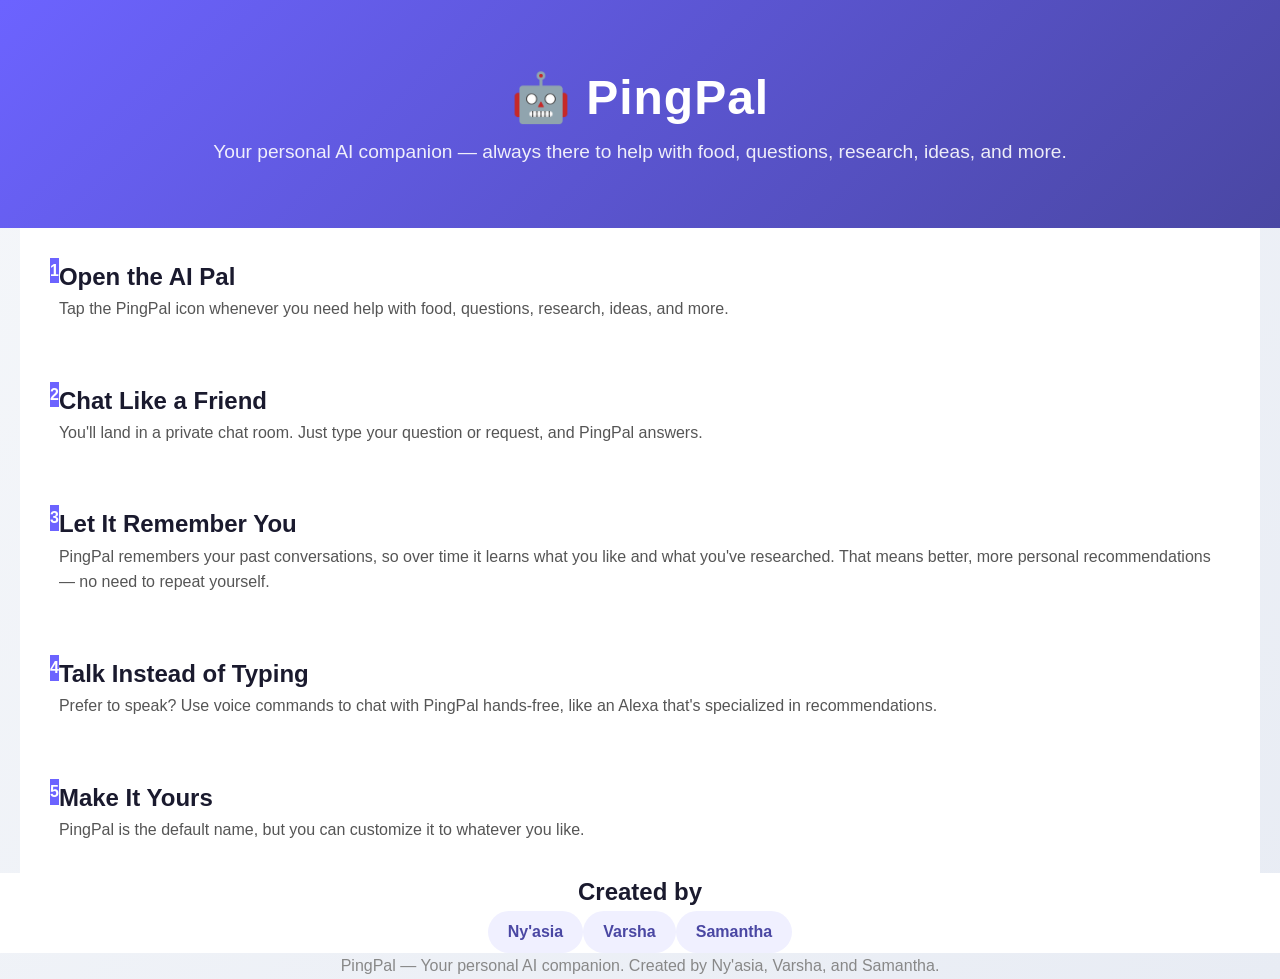
==== index.html @ 7c4d02ed "created a baseline" ====
<!DOCTYPE html>
<html lang="en">
<head>
    <meta charset="UTF-8">
    <meta name="viewport" content="width=device-width, initial-scale=1.0">
    <title>PingPal — Your Personal AI Companion</title>
    <style>
        * {
            margin: 0;
            padding: 0;
            box-sizing: border-box;
        }

        body {
            font-family: 'Segoe UI', Tahoma, Geneva, Verdana, sans-serif;
            color: #1a1a2e;
            background: linear-gradient(135deg, #f5f7fa 0%, #e8ecf4 100%);
            line-height: 1.6;
        }

        /* Header */
        .header {
            background: linear-gradient(135deg, #6c63ff 0%, #4a47a3 100%);
            color: white;
            text-align: center;
            padding: 60px 20px;
        }

        .header h1 {
            font-size: 3rem;
            margin-bottom:  ️10px;
            letter-spacing: 1px;
        }

        .header p {
            font-size: 1.2rem;
            opacity: 0.9;
            max-width:  ️600px;
            margin:  ️0 auto;
        }

        /* Container */
        .container {
            max-width:  ️900px;
            margin:  ️40px auto;
            padding: 0 20px;
        }

        /* Step cards */
        .step {
            background: white;
            border-radius:  ️16px;
            padding: 30px;
            margin-bottom:  ️24px;
            box-shadow:  ️0 4px 20px rgba(0, 0, 0, 0.08);
            display: flex;
            gap:  ️20px;
            align-items: flex-start;
            transition: transform 0.2s ease, box-shadow 0.2s ease;
        }

        .step:hover {
            transform: translateY(-4px);
            box-shadow: 0 8px 30px rgba(0, 0, 0, 0.12);
        }

        .step-number {
            background: #6c63ff;
            color: white;
            width:  ️48px;
            height:  ️48px;
            border-radius:  ️50%;
            display: flex;
            align-items: center;
            justify-content: center;
            font-size:  ️1.4rem;
            font-weight: bold;
            flex-shrink: 0;
        }

        .step-content h2 {
            font-size:  ️1.4rem;
            color: #1a1a2e;
            margin-bottom:  ️8px;
        }

        .step-content p {
            color: #555;
        }

        /* Creators */
        .creators {
            background: white;
            border-radius:  ️16px;
            padding:  ️30px;
            margin:  ️40px auto;
            max-width:  ️900px;
            text-align: center;
            box-shadow:  ️0 4px 20px rgba(0, 0, 0, 0.08);
        }

        .creators h2 {
            color: #1a1a2e;
            margin-bottom:  ️15px;
        }

        .creators .names {
            display: flex;
            justify-content: center;
            flex-wrap: wrap;
            gap:  ️15px;
        }

        .creators .name {
            background: #f0f0ff;
            color: #4a47a3;
            padding: 8px 20px;
            border-radius: 50px;
            font-weight: 600;
        }

        /* Footer */
        .footer {
            text-align: center;
            padding:  ️40px 20px;
            color: #888;
            font-size:  ️0.9rem;
        }

        /* Responsive */
        @media (max-width: 600px) {
            .header h1 {
                font-size:  ️2.2rem;
            }

            .step {
                flex-direction: column;
                align-items: center;
                text-align: center;
            }
        }
    </style>
</head>
<body>

    <!-- Header -->
    <header class="header">
        <h1>🤖 PingPal</h1>
        <p>Your personal AI companion — always there to help with food, questions, research, ideas, and more.</p>
    </header>

    <!-- Steps -->
    <div class="container">

        <!-- Step 1 -->
        <div class="step">
            <div class="step-number">1</div>
            <div class="step-content">
                <h2>Open the AI Pal</h2>
                <p>Tap the PingPal icon whenever you need help with food, questions, research, ideas, and more.</p>
            </div>
        </div>

        <!-- Step 2 -->
        <div class="step">
            <div class="step-number">2</div>
            <div class="step-content">
                <h2>Chat Like a Friend</h2>
                <p>You'll land in a private chat room. Just type your question or request, and PingPal answers.</p>
            </div>
        </div>

        <!-- Step 3 -->
        <div class="step">
            <div class="step-number">3</div>
            <div class="step-content">
                <h2>Let It Remember You</h2>
                <p>PingPal remembers your past conversations, so over time it learns what you like and what you've researched. That means better, more personal recommendations — no need to repeat yourself.</p>
            </div>
        </div>

        <!-- Step 4 -->
        <div class="step">
            <div class="step-number">4</div>
            <div class="step-content">
                <h2>Talk Instead of Typing</h2>
                <p>Prefer to speak? Use voice commands to chat with PingPal hands-free, like an Alexa that's specialized in recommendations.</p>
            </div>
        </div>

        <!-- Step 5 -->
        <div class="step">
            <div class="step-number">5</div>
            <div class="step-content">
                <h2>Make It Yours</h2>
                <p>PingPal is the default name, but you can customize it to whatever you like.</p>
            </div>
        </div>

    </div>

    <!-- Creators -->
    <div class="creators">
        <h2>Created by</h2>
        <div class="names">
            <span class="name">Ny'asia</span>
            <span class="name">Varsha</span>
            <span class="name">Samantha</span>
        </div>
    </div>

    <!-- Footer -->
    <footer class="footer">
        <p>PingPal — Your personal AI companion. Created by Ny'asia, Varsha, and Samantha.</p>
    </footer>

</body>
</html>
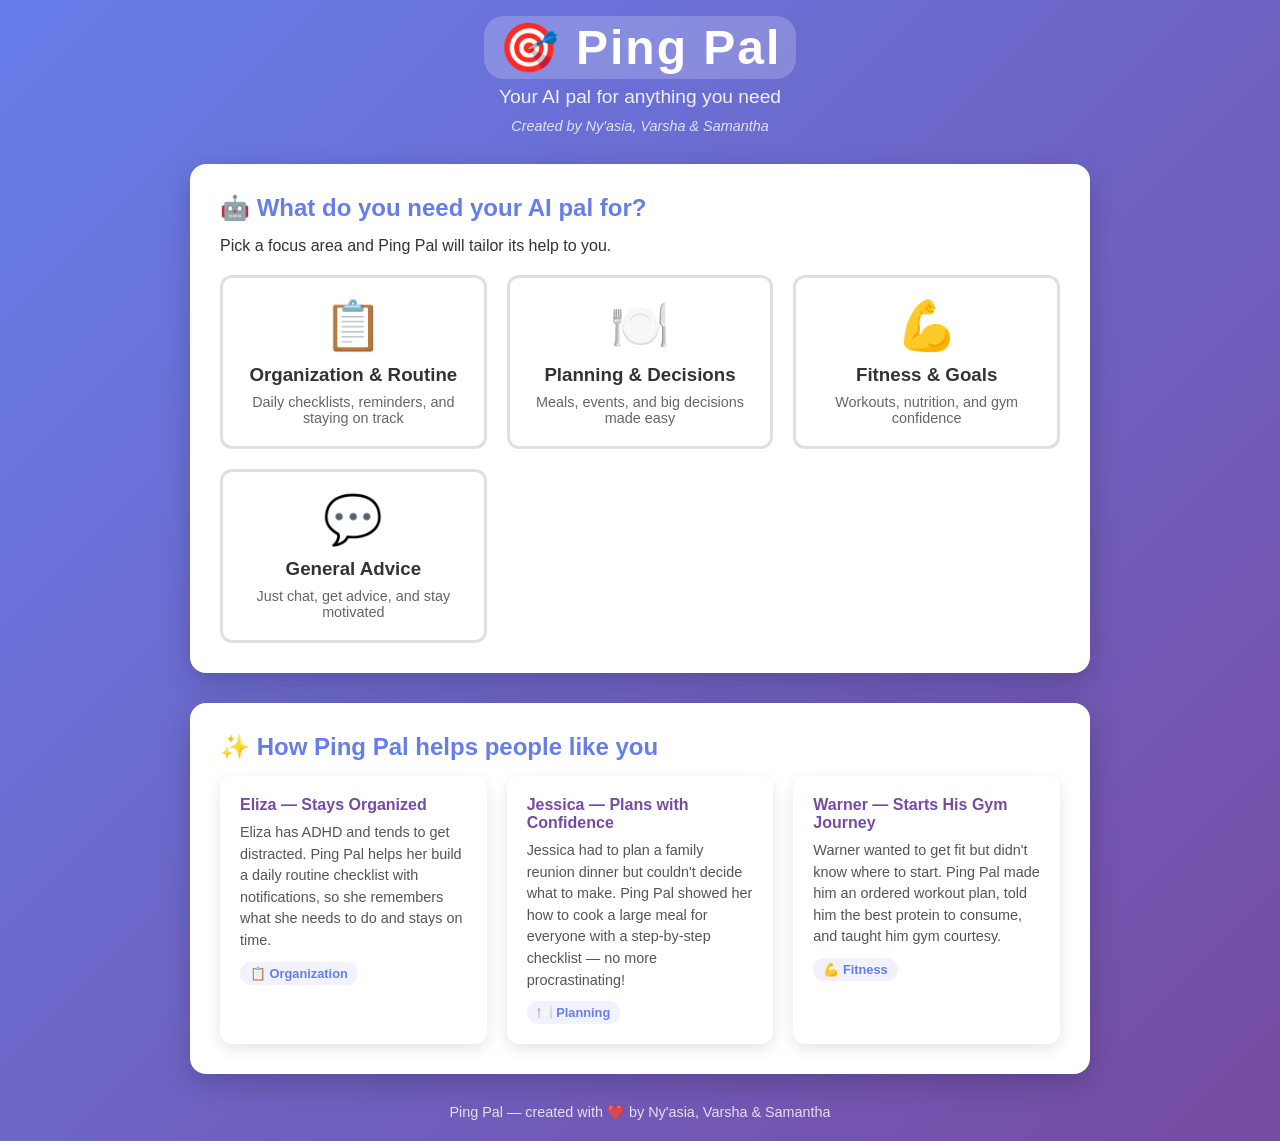
==== commit 0e97f9e2: "Revise title and enhance webpage layout and styles Updated the title and styling of the webpage, imp" ====
--- a/index.html
+++ b/index.html
@@ -3,7 +3,7 @@
 <head>
     <meta charset="UTF-8">
     <meta name="viewport" content="width=device-width, initial-scale=1.0">
-    <title>PingPal — Your Personal AI Companion</title>
+    <title>Ping Pal — Your AI Pal for Everything</title>
     <style>
         * {
             margin: 0;
@@ -13,206 +13,412 @@
 
         body {
             font-family: 'Segoe UI', Tahoma, Geneva, Verdana, sans-serif;
-            color: #1a1a2e;
-            background: linear-gradient(135deg, #f5f7fa 0%, #e8ecf4 100%);
-            line-height: 1.6;
-        }
-
-        /* Header */
-        .header {
-            background: linear-gradient(135deg, #6c63ff 0%, #4a47a3 100%);
+            background: linear-gradient(135deg, #667eea 0%, #764ba2 100%);
+            min-height: 100vh;
+            padding: 20px;
+            color: #333;
+        }
+
+        .container {
+            max-width: 900px;
+            margin: 0 auto;
+        }
+
+        header {
+            text-align: center;
             color: white;
-            text-align: center;
-            padding: 60px 20px;
-        }
-
-        .header h1 {
+            margin-bottom: 30px;
+        }
+
+        header h1 {
             font-size: 3rem;
-            margin-bottom:  ️10px;
-            letter-spacing: 1px;
-        }
-
-        .header p {
+            margin-bottom: 10px;
+            letter-spacing: 2px;
+        }
+
+        header h1 span {
+            background: rgba(255, 255, 255, 0.2);
+            padding: 5px 15px;
+            border-radius: 20px;
+        }
+
+        header p {
             font-size: 1.2rem;
             opacity: 0.9;
-            max-width:  ️600px;
-            margin:  ️0 auto;
-        }
-
-        /* Container */
-        .container {
-            max-width:  ️900px;
-            margin:  ️40px auto;
-            padding: 0 20px;
-        }
-
-        /* Step cards */
-        .step {
+        }
+
+        .creators {
+            margin-top: 10px;
+            font-size: 0.9rem;
+            opacity: 0.8;
+            font-style: italic;
+        }
+
+        .card {
             background: white;
-            border-radius:  ️16px;
+            border-radius: 16px;
             padding: 30px;
-            margin-bottom:  ️24px;
-            box-shadow:  ️0 4px 20px rgba(0, 0, 0, 0.08);
+            box-shadow: 0 10px 30px rgba(0, 0, 0, 0.2);
+            margin-bottom: 30px;
+        }
+
+        .card h2 {
+            color: #667eea;
+            margin-bottom: 15px;
+        }
+
+        /* Choose your AI pal section */
+        .options {
+            display: grid;
+            grid-template-columns: repeat(auto-fit, minmax(250px, 1fr));
+            gap: 20px;
+            margin-top: 20px;
+        }
+
+        .option {
+            border: 3px solid #e0e0e0;
+            border-radius: 12px;
+            padding: 20px;
+            cursor: pointer;
+            transition: all 0.3s ease;
+            text-align: center;
+        }
+
+        .option:hover {
+            transform: translateY(-5px);
+            box-shadow: 0 8px 20px rgba(0, 0, 0, 0.15);
+        }
+
+        .option.selected {
+            border-color: #667eea;
+            background: #f0f3ff;
+        }
+
+        .option .icon {
+            font-size: 3rem;
+            margin-bottom: 10px;
+        }
+
+        .option h3 {
+            margin-bottom: 8px;
+            color: #333;
+        }
+
+        .option p {
+            font-size: 0.9rem;
+            color: #666;
+        }
+
+        /* Chat area */
+        #chatArea {
+            display: none;
+        }
+
+        .chat-box {
+            border: 1px solid #ddd;
+            border-radius: 12px;
+            height: 350px;
+            overflow-y: auto;
+            padding: 15px;
+            background: #f9f9f9;
+            margin-bottom: 15px;
+        }
+
+        .message {
+            margin-bottom: 12px;
+            padding: 10px 15px;
+            border-radius: 15px;
+            max-width: 75%;
+            line-height: 1.4;
+        }
+
+        .user-msg {
+            background: #667eea;
+            color: white;
+            margin-left: auto;
+            border-bottom-right-radius: 4px;
+        }
+
+        .bot-msg {
+            background: white;
+            border: 1px solid #ddd;
+            border-bottom-left-radius: 4px;
+        }
+
+        .input-row {
             display: flex;
-            gap:  ️20px;
-            align-items: flex-start;
-            transition: transform 0.2s ease, box-shadow 0.2s ease;
-        }
-
-        .step:hover {
-            transform: translateY(-4px);
-            box-shadow: 0 8px 30px rgba(0, 0, 0, 0.12);
-        }
-
-        .step-number {
-            background: #6c63ff;
+            gap: 10px;
+        }
+
+        .input-row input {
+            flex: 1;
+            padding: 12px;
+            border: 2px solid #ddd;
+            border-radius: 8px;
+            font-size: 1rem;
+        }
+
+        .input-row input:focus {
+            outline: none;
+            border-color: #667eea;
+        }
+
+        .btn {
+            padding: 12px 20px;
+            border: none;
+            border-radius: 8px;
+            cursor: pointer;
+            font-size: 1rem;
+            font-weight: bold;
+            transition: all 0.3s ease;
+        }
+
+        .btn-primary {
+            background: #667eea;
             color: white;
-            width:  ️48px;
-            height:  ️48px;
-            border-radius:  ️50%;
-            display: flex;
-            align-items: center;
-            justify-content: center;
-            font-size:  ️1.4rem;
+        }
+
+        .btn-primary:hover {
+            background: #5a6fd6;
+        }
+
+        .btn-secondary {
+            background: #eee;
+            color: #333;
+        }
+
+        .btn-secondary:hover {
+            background: #ddd;
+        }
+
+        /* Story cards */
+        .stories {
+            display: grid;
+            grid-template-columns: repeat(auto-fit, minmax(250px, 1fr));
+            gap: 20px;
+        }
+
+        .story {
+            background: white;
+            border-radius: 12px;
+            padding: 20px;
+            box-shadow: 0 5px 15px rgba(0, 0, 0, 0.1);
+        }
+
+        .story h4 {
+            color: #764ba2;
+            margin-bottom: 8px;
+        }
+
+        .story p {
+            font-size: 0.9rem;
+            color: #555;
+            line-height: 1.5;
+        }
+
+        .story .tag {
+            display: inline-block;
+            background: #f0f3ff;
+            color: #667eea;
+            padding: 4px 10px;
+            border-radius: 15px;
+            font-size: 0.8rem;
+            margin-top: 10px;
             font-weight: bold;
-            flex-shrink: 0;
-        }
-
-        .step-content h2 {
-            font-size:  ️1.4rem;
-            color: #1a1a2e;
-            margin-bottom:  ️8px;
-        }
-
-        .step-content p {
-            color: #555;
-        }
-
-        /* Creators */
-        .creators {
-            background: white;
-            border-radius:  ️16px;
-            padding:  ️30px;
-            margin:  ️40px auto;
-            max-width:  ️900px;
+        }
+
+        footer {
             text-align: center;
-            box-shadow:  ️0 4px 20px rgba(0, 0, 0, 0.08);
-        }
-
-        .creators h2 {
-            color: #1a1a2e;
-            margin-bottom:  ️15px;
-        }
-
-        .creators .names {
-            display: flex;
-            justify-content: center;
-            flex-wrap: wrap;
-            gap:  ️15px;
-        }
-
-        .creators .name {
-            background: #f0f0ff;
-            color: #4a47a3;
-            padding: 8px 20px;
-            border-radius: 50px;
-            font-weight: 600;
-        }
-
-        /* Footer */
-        .footer {
-            text-align: center;
-            padding:  ️40px 20px;
-            color: #888;
-            font-size:  ️0.9rem;
-        }
-
-        /* Responsive */
-        @media (max-width: 600px) {
-            .header h1 {
-                font-size:  ️2.2rem;
-            }
-
-            .step {
-                flex-direction: column;
-                align-items: center;
-                text-align: center;
-            }
+            color: white;
+            opacity: 0.8;
+            margin-top: 20px;
+            font-size: 0.9rem;
         }
     </style>
 </head>
 <body>
-
-    <!-- Header -->
-    <header class="header">
-        <h1>🤖 PingPal</h1>
-        <p>Your personal AI companion — always there to help with food, questions, research, ideas, and more.</p>
-    </header>
-
-    <!-- Steps -->
     <div class="container">
-
-        <!-- Step 1 -->
-        <div class="step">
-            <div class="step-number">1</div>
-            <div class="step-content">
-                <h2>Open the AI Pal</h2>
-                <p>Tap the PingPal icon whenever you need help with food, questions, research, ideas, and more.</p>
+        <header>
+            <h1><span>🎯 Ping Pal</span></h1>
+            <p>Your AI pal for anything you need</p>
+            <div class="creators">Created by Ny'asia, Varsha &amp; Samantha</div>
+        </header>
+
+        <div class="card" id="chooseCard">
+            <h2>🤖 What do you need your AI pal for?</h2>
+            <p>Pick a focus area and Ping Pal will tailor its help to you.</p>
+
+            <div class="options">
+                <div class="option" data-type="organization" onclick="selectOption(this)">
+                    <div class="icon">📋</div>
+                    <h3>Organization &amp; Routine</h3>
+                    <p>Daily checklists, reminders, and staying on track</p>
+                </div>
+
+                <div class="option" data-type="planning" onclick="selectOption(this)">
+                    <div class="icon">🍽️</div>
+                    <h3>Planning &amp; Decisions</h3>
+                    <p>Meals, events, and big decisions made easy</p>
+                </div>
+
+                <div class="option" data-type="fitness" onclick="selectOption(this)">
+                    <div class="icon">💪</div>
+                    <h3>Fitness &amp; Goals</h3>
+                    <p>Workouts, nutrition, and gym confidence</p>
+                </div>
+
+                <div class="option" data-type="general" onclick="selectOption(this)">
+                    <div class="icon">💬</div>
+                    <h3>General Advice</h3>
+                    <p>Just chat, get advice, and stay motivated</p>
+                </div>
             </div>
         </div>
 
-        <!-- Step 2 -->
-        <div class="step">
-            <div class="step-number">2</div>
-            <div class="step-content">
-                <h2>Chat Like a Friend</h2>
-                <p>You'll land in a private chat room. Just type your question or request, and PingPal answers.</p>
+        <div class="card" id="chatArea">
+            <h2 id="chatTitle">💬 Ping Pal Chat</h2>
+            <div class="chat-box" id="chatBox">
+                <div class="message bot-msg" id="welcomeMsg">Hey there! 👋 I'm your Ping Pal. How can I help you today?</div>
+            </div>
+            <div class="input-row">
+                <input type="text" id="userInput" placeholder="Type your message..." onkeydown="if(event.key==='Enter')sendMessage()">
+                <button class="btn btn-primary" onclick="sendMessage()">Send</button>
+                <button class="btn btn-secondary" onclick="resetChat()">↩️ Back</button>
             </div>
         </div>
 
-        <!-- Step 3 -->
-        <div class="step">
-            <div class="step-number">3</div>
-            <div class="step-content">
-                <h2>Let It Remember You</h2>
-                <p>PingPal remembers your past conversations, so over time it learns what you like and what you've researched. That means better, more personal recommendations — no need to repeat yourself.</p>
+        <div class="card">
+            <h2>✨ How Ping Pal helps people like you</h2>
+            <div class="stories">
+                <div class="story">
+                    <h4>Eliza — Stays Organized</h4>
+                    <p>Eliza has ADHD and tends to get distracted. Ping Pal helps her build a daily routine checklist with notifications, so she remembers what she needs to do and stays on time.</p>
+                    <span class="tag">📋 Organization</span>
+                </div>
+
+                <div class="story">
+                    <h4>Jessica — Plans with Confidence</h4>
+                    <p>Jessica had to plan a family reunion dinner but couldn't decide what to make. Ping Pal showed her how to cook a large meal for everyone with a step-by-step checklist — no more procrastinating!</p>
+                    <span class="tag">🍽️ Planning</span>
+                </div>
+
+                <div class="story">
+                    <h4>Warner — Starts His Gym Journey</h4>
+                    <p>Warner wanted to get fit but didn't know where to start. Ping Pal made him an ordered workout plan, told him the best protein to consume, and taught him gym courtesy.</p>
+                    <span class="tag">💪 Fitness</span>
+                </div>
             </div>
         </div>
 
-        <!-- Step 4 -->
-        <div class="step">
-            <div class="step-number">4</div>
-            <div class="step-content">
-                <h2>Talk Instead of Typing</h2>
-                <p>Prefer to speak? Use voice commands to chat with PingPal hands-free, like an Alexa that's specialized in recommendations.</p>
-            </div>
-        </div>
-
-        <!-- Step 5 -->
-        <div class="step">
-            <div class="step-number">5</div>
-            <div class="step-content">
-                <h2>Make It Yours</h2>
-                <p>PingPal is the default name, but you can customize it to whatever you like.</p>
-            </div>
-        </div>
-
+        <footer>Ping Pal — created with ❤️ by Ny'asia, Varsha &amp; Samantha</footer>
     </div>
 
-    <!-- Creators -->
-    <div class="creators">
-        <h2>Created by</h2>
-        <div class="names">
-            <span class="name">Ny'asia</span>
-            <span class="name">Varsha</span>
-            <span class="name">Samantha</span>
-        </div>
-    </div>
-
-    <!-- Footer -->
-    <footer class="footer">
-        <p>PingPal — Your personal AI companion. Created by Ny'asia, Varsha, and Samantha.</p>
-    </footer>
-
+    <script>
+        let currentType = 'general';
+
+        function selectOption(el) {
+            // Remove selected from all
+            document.querySelectorAll('.option').forEach(o => o.classList.remove('selected'));
+            el.classList.add('selected');
+
+            currentType = el.getAttribute('data-type');
+            const titles = {
+                'organization': '📋 Organization & Routine Pal',
+                'planning': '🍽️ Planning & Decisions Pal',
+                'fitness': '💪 Fitness & Goals Pal',
+                'general': '💬 General Advice Pal'
+            };
+
+            // Show chat area
+            document.getElementById('chatArea').style.display = 'block';
+            document.getElementById('chatTitle').textContent = titles[currentType];
+
+            // Welcome message based on selection
+            const welcomes = {
+                'organization': "Great choice! I'll help you build routines, set reminders, and stay on track. What would you like to organize today? 📋",
+                'planning': "Awesome! I'm here to help you plan and decide. What do you need to plan? A meal, an event, something else? 🍽️",
+                'fitness': "Let's get you started on your fitness journey! What's your goal today? 💪",
+                'general': "Hey there! I'm your Ping Pal. What's on your mind? 💬"
+            };
+
+            document.getElementById('chatBox').innerHTML = '<div class="message bot-msg">' + welcomes[currentType] + '</div>';
+
+            // Scroll to chat
+            document.getElementById('chatArea').scrollIntoView({ behavior: 'smooth' });
+        }
+
+        function sendMessage() {
+            const input = document.getElementById('userInput');
+            const msg = input.value.trim();
+            if (!msg) return;
+
+            const chatBox = document.getElementById('chatBox');
+
+            // Add user message
+            const userDiv = document.createElement('div');
+            userDiv.className = 'message user-msg';
+            userDiv.textContent = msg;
+            chatBox.appendChild(userDiv);
+
+            // Add bot reply (simple mock AI response)
+            const botDiv = document.createElement('div');
+            botDiv.className = 'message bot-msg';
+            botDiv.textContent = getBotReply(msg, currentType);
+            chatBox.appendChild(botDiv);
+
+            input.value = '';
+            chatBox.scrollTop = chatBox.scrollHeight;
+        }
+
+        function getBotReply(msg, type) {
+            const lower = msg.toLowerCase();
+
+            if (type === 'organization') {
+                if (lower.includes('routine') || lower.includes('schedule') || lower.includes('checklist')) {
+                    return "Here's a simple daily routine you can start with:\n\n🌅 Morning: Wake up, drink water, 10-min stretch\n📚 Work/Study: 25-min focus blocks (Pomodoro)\n🥗 Lunch: Healthy meal + short walk\n✅ Evening: Review your checklist, plan tomorrow\n\nWant me to add notifications or adjust the times?";
+                }
+                if (lower.includes('remind') || lower.includes('remember')) {
+                    return "I'll help you remember! Tell me the task and when you want to be reminded, and I'll add it to your checklist with a notification. ⏰";
+                }
+                return "I can help you stay organized! Try telling me what tasks you need to get done today, and I'll build you a checklist with reminders. 📋";
+            }
+
+            if (type === 'planning') {
+                if (lower.includes('meal') || lower.includes('dinner') || lower.includes('food') || lower.includes('cook')) {
+                    return "Planning a meal? Here's a simple 3-step approach:\n\n1️⃣ Pick a theme (e.g., Italian, BBQ)\n2️⃣ Choose a main dish + 2 sides\n3️⃣ Make a shopping list & prep schedule\n\nTell me how many people you're feeding and I'll suggest a full menu! 🍽️";
+                }
+                if (lower.includes('event') || lower.includes('party') || lower.includes('reunion')) {
+                    return "Let's plan your event step by step:\n\n📅 Set the date & guest list\n🍽️ Choose the menu\n🛒 Make a shopping list\n⏰ Create a prep timeline\n\nWhat's the event and how many guests?";
+                }
+                return "I'm your planning pal! Tell me what you need to plan — a meal, an event, a project — and I'll break it down into easy steps. ✅";
+            }
+
+            if (type === 'fitness') {
+                if (lower.includes('protein')) {
+                    return "Great question! Best protein sources:\n\n🥩 Chicken breast — 31g per 100g\n🐟 Salmon — 25g per 100g\n🥚 Eggs — 13g per 2 eggs\n🫘 Lentils — 18g per cup (plant-based)\n🥛 Greek yogurt — 17g per 170g\n\nAim for about 1.6–2.2g of protein per kg of body weight daily. Want a sample meal plan?";
+                }
+                if (lower.includes('workout') || lower.includes('gym') || lower.includes('start')) {
+                    return "Here's a beginner gym plan (3 days/week):\n\nDay 1: Full body — squats, push-ups, rows\nDay 2: Rest / light walk\nDay 3: Full body — lunges, bench press, pull-downs\nDay 4: Rest\nDay 5: Full body — deadlifts, shoulder press, planks\n\nStart light, focus on form! Want details on any exercise? 💪";
+                }
+                if (lower.includes('etiquette') || lower.includes('courtesy')) {
+                    return "Gym courtesy basics:\n\n✅ Wipe down equipment after use\n✅ Re-rack your weights\n✅ Don't hog machines during busy hours\n✅ Ask before working in\n✅ Wear headphones, not speakers\n\nYou've got this! Any other fitness questions?";
+                }
+                return "Let's get you on your fitness journey! Ask me about workouts, protein, or gym etiquette — I've got you. 💪";
+            }
+
+            // General
+            if (lower.includes('motivat') || lower.includes('tired') || lower.includes('stuck')) {
+                return "Hey, I hear you. Take a deep breath — you don't have to do everything at once. Pick ONE small step you can do in the next 10 minutes, and start there. I believe in you! 💛";
+            }
+            return "That's a great question! Here's my take: break it into small steps, start with the easiest one, and build from there. What's the first step you'd like to try? ✅";
+        }
+
+        function resetChat() {
+            document.getElementById('chatArea').style.display = 'none';
+            document.querySelectorAll('.option').forEach(o => o.classList.remove('selected'));
+            document.getElementById('chooseCard').scrollIntoView({ behavior: 'smooth' });
+        }
+    </script>
 </body>
 </html>
+
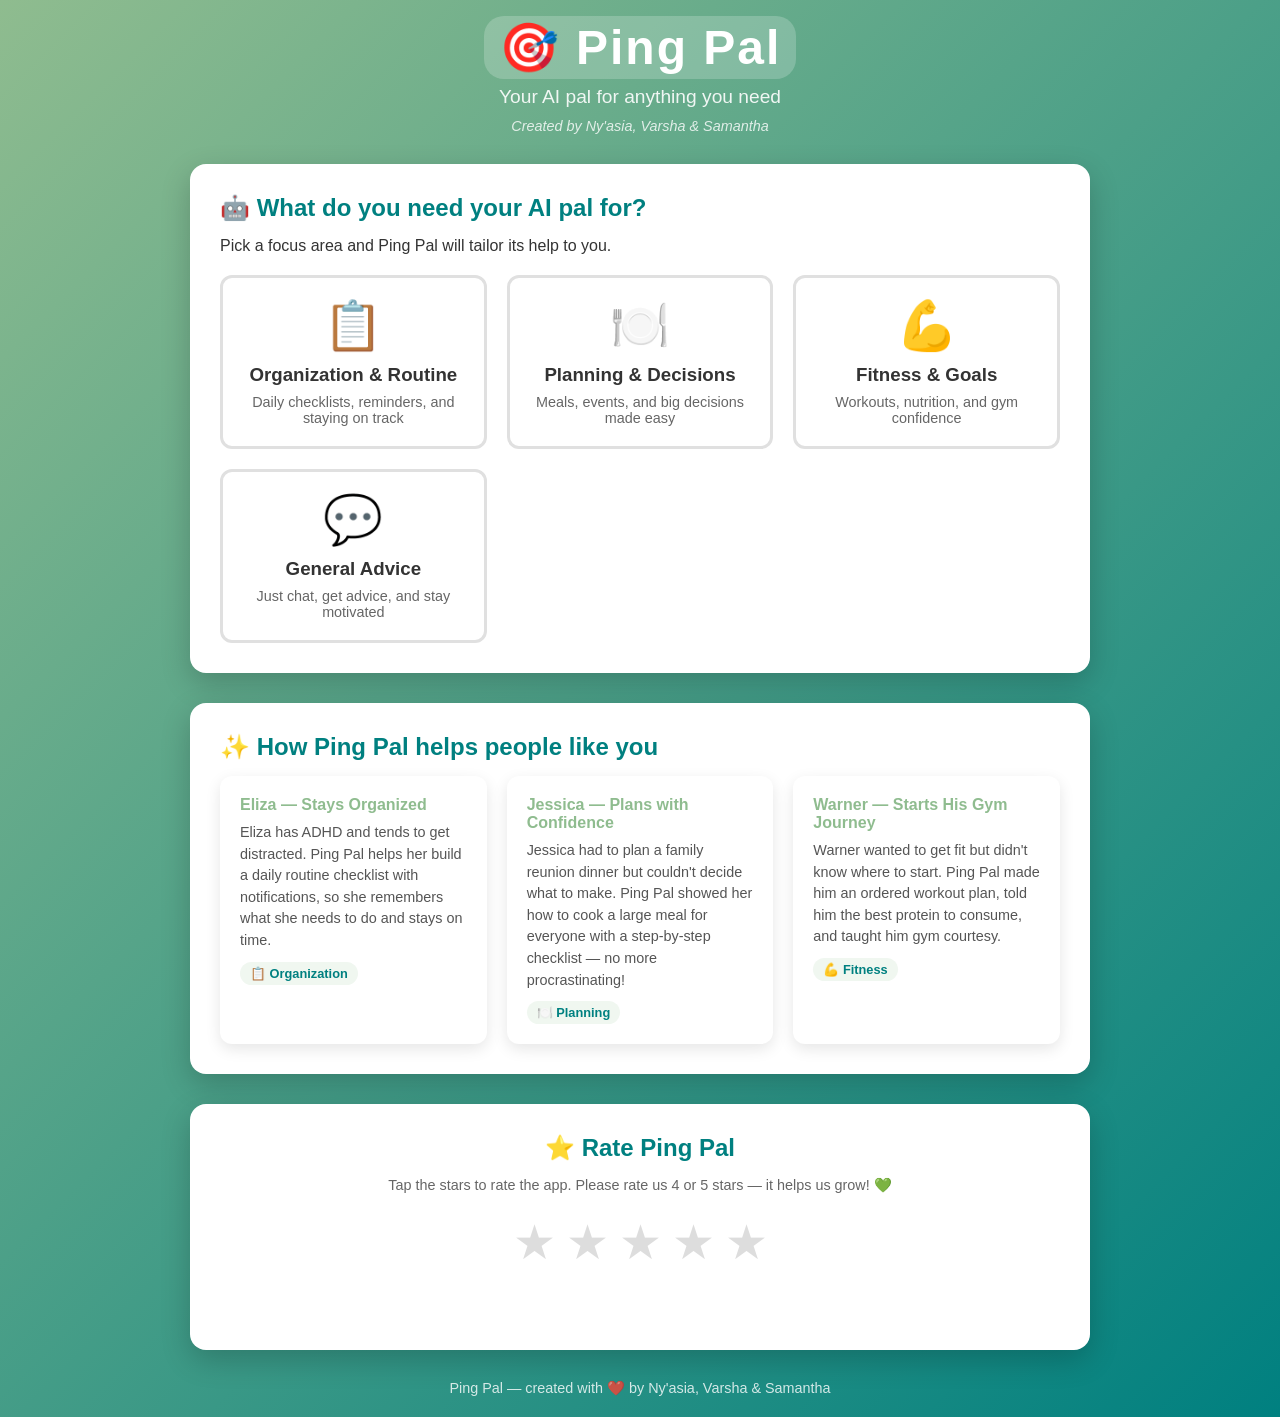
==== commit 084a842f: "Change background and text colors, add rating feature Updated color scheme and added rating section " ====
--- a/index.html
+++ b/index.html
@@ -13,7 +13,7 @@
 
         body {
             font-family: 'Segoe UI', Tahoma, Geneva, Verdana, sans-serif;
-            background: linear-gradient(135deg, #667eea 0%, #764ba2 100%);
+            background: linear-gradient(135deg, #8fbc8f 0%, #008080 100%);
             min-height: 100vh;
             padding: 20px;
             color: #333;
@@ -63,7 +63,7 @@
         }
 
         .card h2 {
-            color: #667eea;
+            color: #008080;
             margin-bottom: 15px;
         }
 
@@ -90,8 +90,8 @@
         }
 
         .option.selected {
-            border-color: #667eea;
-            background: #f0f3ff;
+            border-color: #8fbc8f;
+            background: #f0f7f0;
         }
 
         .option .icon {
@@ -133,7 +133,7 @@
         }
 
         .user-msg {
-            background: #667eea;
+            background: #008080;
             color: white;
             margin-left: auto;
             border-bottom-right-radius: 4px;
@@ -160,7 +160,7 @@
 
         .input-row input:focus {
             outline: none;
-            border-color: #667eea;
+            border-color: #008080;
         }
 
         .btn {
@@ -174,12 +174,12 @@
         }
 
         .btn-primary {
-            background: #667eea;
+            background: #008080;
             color: white;
         }
 
         .btn-primary:hover {
-            background: #5a6fd6;
+            background: #006666;
         }
 
         .btn-secondary {
@@ -206,7 +206,7 @@
         }
 
         .story h4 {
-            color: #764ba2;
+            color: #8fbc8f;
             margin-bottom: 8px;
         }
 
@@ -218,13 +218,55 @@
 
         .story .tag {
             display: inline-block;
-            background: #f0f3ff;
-            color: #667eea;
+            background: #f0f7f0;
+            color: #008080;
             padding: 4px 10px;
             border-radius: 15px;
             font-size: 0.8rem;
             margin-top: 10px;
             font-weight: bold;
+        }
+
+        /* Rating section */
+        .rating-card {
+            text-align: center;
+        }
+
+        .stars {
+            display: flex;
+            justify-content: center;
+            gap: 10px;
+            margin: 20px 0;
+        }
+
+        .star {
+            font-size: 3rem;
+            cursor: pointer;
+            color: #ddd;
+            transition: all 0.2s ease;
+        }
+
+        .star.selected {
+            color: #8fbc8f;
+            transform: scale(1.1);
+        }
+
+        .star:hover {
+            transform: scale(1.2);
+        }
+
+        .rating-note {
+            font-size: 0.9rem;
+            color: #666;
+            margin-bottom: 15px;
+        }
+
+        .rating-message {
+            font-size: 1.1rem;
+            color: #008080;
+            font-weight: bold;
+            margin-top: 10px;
+            min-height: 30px;
         }
 
         footer {
@@ -310,6 +352,19 @@
             </div>
         </div>
 
+        <div class="card rating-card">
+            <h2>⭐ Rate Ping Pal</h2>
+            <p class="rating-note">Tap the stars to rate the app. Please rate us 4 or 5 stars — it helps us grow! 💚</p>
+            <div class="stars" id="stars">
+                <span class="star" onclick="rate(1)">★</span>
+                <span class="star" onclick="rate(2)">★</span>
+                <span class="star" onclick="rate(3)">★</span>
+                <span class="star" onclick="rate(4)">★</span>
+                <span class="star" onclick="rate(5)">★</span>
+            </div>
+            <div class="rating-message" id="ratingMsg"></div>
+        </div>
+
         <footer>Ping Pal — created with ❤️ by Ny'asia, Varsha &amp; Samantha</footer>
     </div>
 
@@ -360,7 +415,7 @@
             userDiv.textContent = msg;
             chatBox.appendChild(userDiv);
 
-            // Add bot reply (simple mock AI response)
+            // Add bot reply
             const botDiv = document.createElement('div');
             botDiv.className = 'message bot-msg';
             botDiv.textContent = getBotReply(msg, currentType);
@@ -373,44 +428,93 @@
         function getBotReply(msg, type) {
             const lower = msg.toLowerCase();
 
+            // ===== ORGANIZATION & ROUTINE =====
             if (type === 'organization') {
-                if (lower.includes('routine') || lower.includes('schedule') || lower.includes('checklist')) {
+                if (lower.includes('routine') || lower.includes('schedule') || lower.includes('checklist') || lower.includes('plan my day')) {
                     return "Here's a simple daily routine you can start with:\n\n🌅 Morning: Wake up, drink water, 10-min stretch\n📚 Work/Study: 25-min focus blocks (Pomodoro)\n🥗 Lunch: Healthy meal + short walk\n✅ Evening: Review your checklist, plan tomorrow\n\nWant me to add notifications or adjust the times?";
                 }
-                if (lower.includes('remind') || lower.includes('remember')) {
-                    return "I'll help you remember! Tell me the task and when you want to be reminded, and I'll add it to your checklist with a notification. ⏰";
-                }
-                return "I can help you stay organized! Try telling me what tasks you need to get done today, and I'll build you a checklist with reminders. 📋";
-            }
-
+                if (lower.includes('remind') || lower.includes('remember') || lower.includes('forget')) {
+                    return "I'll help you remember! Tell me the task and when you want to be reminded, and I'll add it to your checklist with a notification. ⏰ What's the task?";
+                }
+                if (lower.includes('time') || lower.includes('manage') || lower.includes('procrastinat') || lower.includes('focus')) {
+                    return "Let's beat procrastination together! 🎯 Try the Pomodoro method: 25 minutes of focused work, then a 5-minute break. Repeat 4 times, then take a longer 15–30 min break. What's the task you're putting off? I'll help you break it into tiny first steps.";
+                }
+                if (lower.includes('homework') || lower.includes('study') || lower.includes('school') || lower.includes('assignment')) {
+                    return "Let's break your homework down! 📚 1) List every task, 2) Number them by deadline, 3) Start with the shortest one to build momentum. Tell me what assignments you have and their due dates, and I'll help you make a plan.";
+                }
+                return "I can help you stay organized! Tell me what tasks you need to get done today, and I'll build you a checklist with reminders. 📋 What's on your plate?";
+            }
+
+            // ===== PLANNING & DECISIONS =====
             if (type === 'planning') {
-                if (lower.includes('meal') || lower.includes('dinner') || lower.includes('food') || lower.includes('cook')) {
-                    return "Planning a meal? Here's a simple 3-step approach:\n\n1️⃣ Pick a theme (e.g., Italian, BBQ)\n2️⃣ Choose a main dish + 2 sides\n3️⃣ Make a shopping list & prep schedule\n\nTell me how many people you're feeding and I'll suggest a full menu! 🍽️";
-                }
-                if (lower.includes('event') || lower.includes('party') || lower.includes('reunion')) {
-                    return "Let's plan your event step by step:\n\n📅 Set the date & guest list\n🍽️ Choose the menu\n🛒 Make a shopping list\n⏰ Create a prep timeline\n\nWhat's the event and how many guests?";
-                }
-                return "I'm your planning pal! Tell me what you need to plan — a meal, an event, a project — and I'll break it down into easy steps. ✅";
-            }
-
+                if (lower.includes('meal') || lower.includes('dinner') || lower.includes('lunch') || lower.includes('food') || lower.includes('cook') || lower.includes('recipe')) {
+                    return "Let's plan your meal! 🍽️ Tell me: 1) How many people are you feeding? 2) Any dietary restrictions or allergies? 3) Do you have a theme in mind (Italian, BBQ, comfort food)? Once I know that, I'll suggest a full menu with a shopping list and prep schedule.";
+                }
+                if (lower.includes('event') || lower.includes('party') || lower.includes('reunion') || lower.includes('birthday') || lower.includes('wedding')) {
+                    return "Let's plan your event step by step! 📅 1) Set the date and guest list, 2) Choose the menu, 3) Make a shopping list, 4) Create a prep timeline. Tell me what the event is and how many guests, and I'll build the plan with you.";
+                }
+                if (lower.includes('decide') || lower.includes('choice') || lower.includes('choose') || lower.includes("can't decide") || lower.includes('cant decide')) {
+                    return "Decision time! 🤔 Here's a quick way to choose: 1) List your top 2 options, 2) Write one pro and one con for each, 3) Ask yourself 'which one would I regret NOT trying?' Tell me what you're deciding between and I'll help you weigh it.";
+                }
+                if (lower.includes('budget') || lower.includes('money') || lower.includes('cost') || lower.includes('cheap') || lower.includes('spend')) {
+                    return "Let's keep it budget-friendly! 💰 Tell me your total budget first, then I'll suggest affordable options for whatever you're planning — meal, event, or otherwise. What's your budget number?";
+                }
+                return "I'm your planning pal! Tell me what you need to plan — a meal, an event, a project, a decision — and I'll break it down into easy steps. ✅ What are we planning?";
+            }
+
+            // ===== FITNESS & GOALS =====
             if (type === 'fitness') {
-                if (lower.includes('protein')) {
+                if (lower.includes('protein') || lower.includes('nutrition') || lower.includes('eat') || lower.includes('diet')) {
                     return "Great question! Best protein sources:\n\n🥩 Chicken breast — 31g per 100g\n🐟 Salmon — 25g per 100g\n🥚 Eggs — 13g per 2 eggs\n🫘 Lentils — 18g per cup (plant-based)\n🥛 Greek yogurt — 17g per 170g\n\nAim for about 1.6–2.2g of protein per kg of body weight daily. Want a sample meal plan?";
                 }
-                if (lower.includes('workout') || lower.includes('gym') || lower.includes('start')) {
+                if (lower.includes('workout') || lower.includes('gym') || lower.includes('start') || lower.includes('exercise') || lower.includes('train')) {
                     return "Here's a beginner gym plan (3 days/week):\n\nDay 1: Full body — squats, push-ups, rows\nDay 2: Rest / light walk\nDay 3: Full body — lunges, bench press, pull-downs\nDay 4: Rest\nDay 5: Full body — deadlifts, shoulder press, planks\n\nStart light, focus on form! Want details on any exercise? 💪";
                 }
-                if (lower.includes('etiquette') || lower.includes('courtesy')) {
+                if (lower.includes('etiquette') || lower.includes('courtesy') || lower.includes('manners')) {
                     return "Gym courtesy basics:\n\n✅ Wipe down equipment after use\n✅ Re-rack your weights\n✅ Don't hog machines during busy hours\n✅ Ask before working in\n✅ Wear headphones, not speakers\n\nYou've got this! Any other fitness questions?";
                 }
-                return "Let's get you on your fitness journey! Ask me about workouts, protein, or gym etiquette — I've got you. 💪";
-            }
-
-            // General
+                if (lower.includes('tired') || lower.includes('fatigue') || lower.includes('energy')) {
+                    return "Feeling tired is totally normal — rest is part of the journey! 😴 Make sure you're getting 7–9 hours of sleep, drinking water, and eating enough. Rest days are just as important as workout days. Want help building a gentle rest-day routine?";
+                }
+                if (lower.includes('weight') || lower.includes('lose') || lower.includes('gain') || lower.includes('body')) {
+                    return "Let's set a realistic goal! 🎯 Healthy weight goals come from small habits: balanced meals, regular movement, and consistency over perfection. Tell me your starting point and what you're aiming for, and I'll help you build a plan you can actually stick to.";
+                }
+                return "Let's get you on your fitness journey! Ask me about workouts, protein, nutrition, gym etiquette, or rest — I've got you. 💪 What's your goal?";
+            }
+
+            // ===== GENERAL ADVICE =====
             if (lower.includes('motivat') || lower.includes('tired') || lower.includes('stuck')) {
-                return "Hey, I hear you. Take a deep breath — you don't have to do everything at once. Pick ONE small step you can do in the next 10 minutes, and start there. I believe in you! 💛";
-            }
-            return "That's a great question! Here's my take: break it into small steps, start with the easiest one, and build from there. What's the first step you'd like to try? ✅";
+                return "Hey, I hear you. Take a deep breath — you don't have to do everything at once. Pick ONE small step you can do in the next 10 minutes, and start there. What's the one thing that's been on your mind? I'll help you take that first step. 💛";
+            }
+            if (lower.includes('stress') || lower.includes('anxious') || lower.includes('overwhelm')) {
+                return "It sounds like a lot is on your plate right now. 🧘 Let's lighten it: 1) Write down the 3 most important things right now, 2) Cross off the one that can wait, 3) Do just the first small step of the most important one. What's weighing on you the most?";
+            }
+            if (lower.includes('sad') || lower.includes('down') || lower.includes('depress')) {
+                return "I'm sorry you're feeling down. 💙 It's okay to not be okay. Talking about it helps — what happened today? And remember, you're not alone in this. If things feel really heavy, reaching out to someone you trust can make a big difference.";
+            }
+            if (lower.includes('hi') || lower.includes('hello') || lower.includes('hey')) {
+                return "Hey hey! 👋 I'm here and ready to help! What's on your mind today?";
+            }
+            if (lower.includes('help')) {
+                return "I'm here to help! Tell me what's going on and I'll do my best to help you sort it out. What do you need?";
+            }
+
+            // Smart fallback: actually try to understand the question
+            if (lower.includes('how') || lower.includes('what') || lower.includes('when') || lower.includes('why') || lower.includes('should')) {
+                return "Good question! Let's think it through together. Tell me a bit more detail about what you're facing, and I'll give you a real, practical answer. What's the situation?";
+            }
+            if (lower.includes('i want') || lower.includes('i need')) {
+                return "Let's make it happen! Tell me more about what you want to achieve, and I'll give you concrete steps to get there. What's the goal?";
+            }
+            if (lower.includes('can')) {
+                return "Short answer: yes, you can! 💪 But let's make it practical — tell me the specific thing you're trying to do, and I'll walk you through exactly how to do it step by step.";
+            }
+            if (lower.includes('?')) {
+                return "Let's dig into that! Tell me a bit more context about what you're asking, and I'll give you a real answer that actually helps. What's the situation?";
+            }
+
+            // Last resort — still helpful, not dismissive
+            return "Let's work through this together! Tell me a little more about what you're dealing with — the more detail you give me, the better I can help. What's going on?";
         }
 
         function resetChat() {
@@ -418,7 +522,22 @@
             document.querySelectorAll('.option').forEach(o => o.classList.remove('selected'));
             document.getElementById('chooseCard').scrollIntoView({ behavior: 'smooth' });
         }
+
+        function rate(n) {
+            const stars = document.querySelectorAll('.star');
+            stars.forEach((s, i) => {
+                s.classList.toggle('selected', i < n);
+            });
+
+            const msg = document.getElementById('ratingMsg');
+            if (n === 4) {
+                msg.textContent = "Thank you! 🌟 We really appreciate your 4-star rating!";
+            } else if (n === 5) {
+                msg.textContent = "Amazing! 🌟🌟🌟 Thank you for the 5-star rating!";
+            } else {
+                msg.textContent = "We'd love a 4 or 5-star rating to help us grow! 💚";
+            }
+        }
     </script>
 </body>
 </html>
-
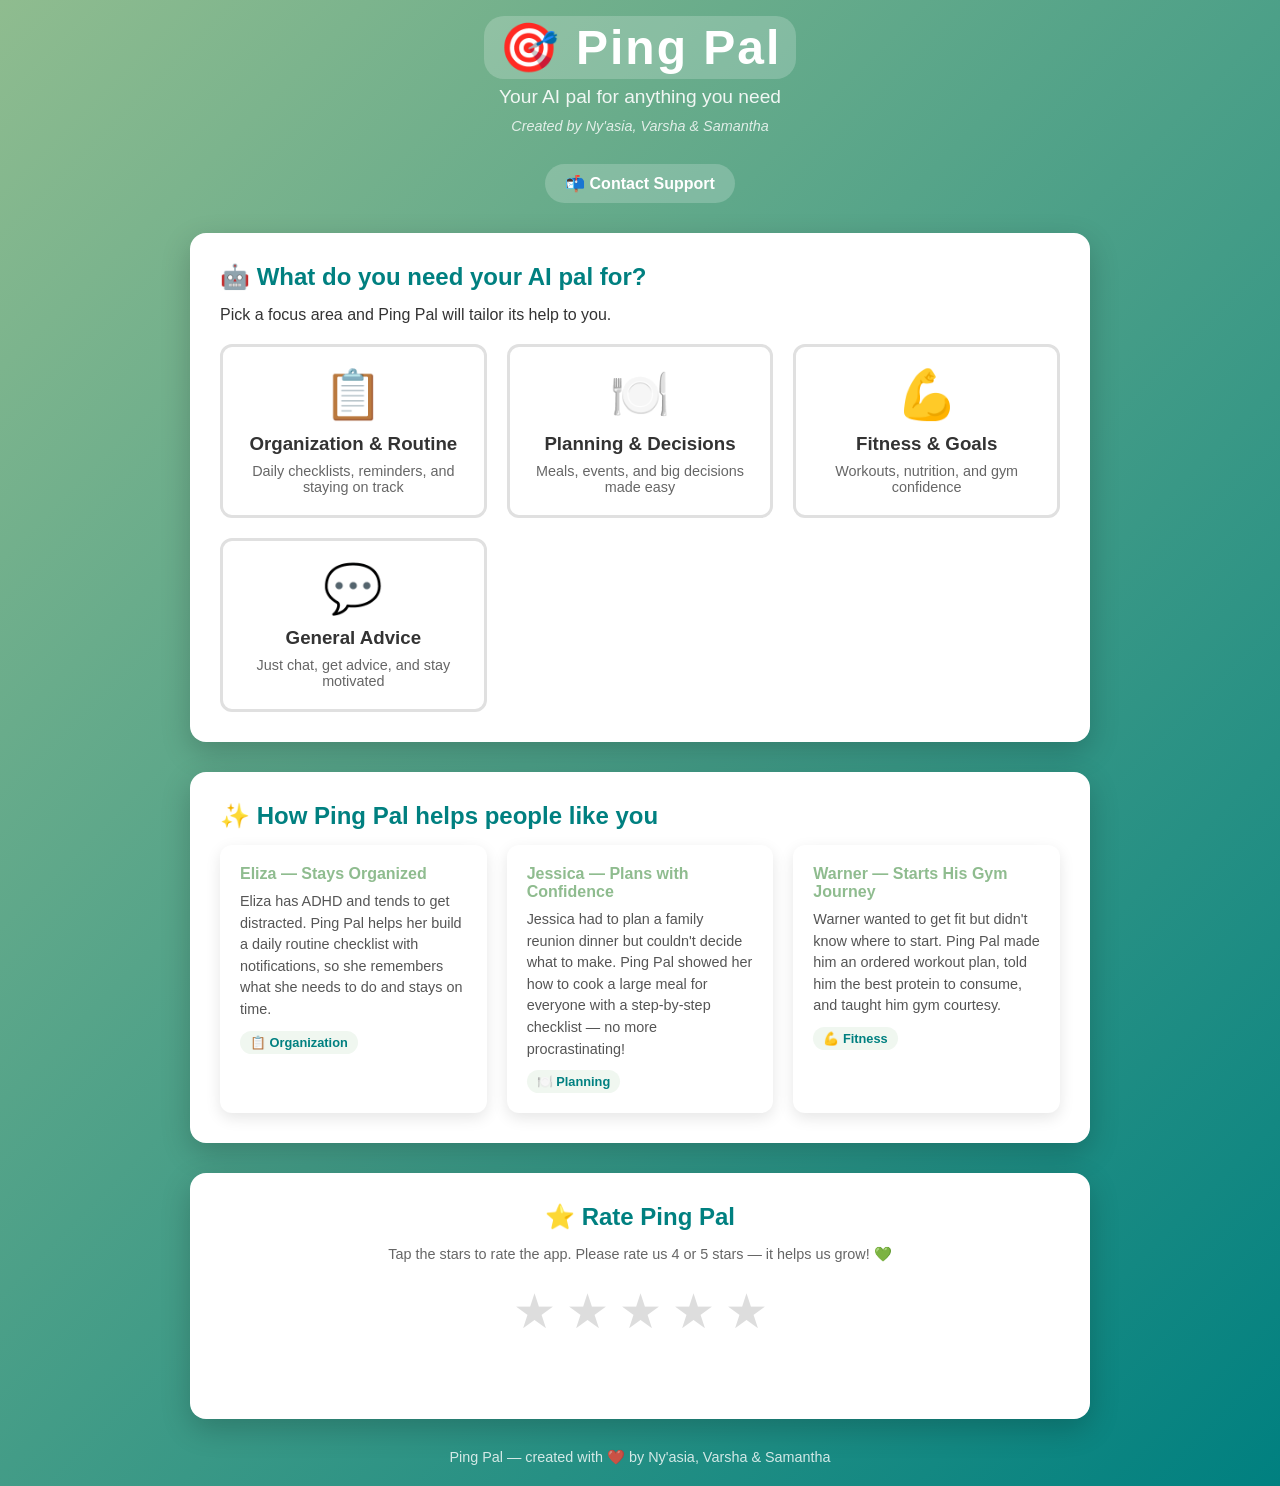
==== commit 6ccf74aa: "Add contact support button and styles Added a contact support button with styling in the navigation " ====
--- a/index.html
+++ b/index.html
@@ -54,6 +54,29 @@
             font-style: italic;
         }
 
+        /* Contact nav button */
+        .contact-nav {
+            text-align: center;
+            margin-bottom: 30px;
+        }
+
+        .contact-nav a {
+            display: inline-block;
+            color: white;
+            text-decoration: none;
+            font-weight: bold;
+            font-size: 1rem;
+            background: rgba(255, 255, 255, 0.2);
+            padding: 10px 20px;
+            border-radius: 20px;
+            transition: all 0.3s ease;
+        }
+
+        .contact-nav a:hover {
+            background: rgba(255, 255, 255, 0.35);
+            transform: translateY(-2px);
+        }
+
         .card {
             background: white;
             border-radius: 16px;
@@ -285,6 +308,11 @@
             <p>Your AI pal for anything you need</p>
             <div class="creators">Created by Ny'asia, Varsha &amp; Samantha</div>
         </header>
+
+        <!-- Contact Support button -->
+        <div class="contact-nav">
+            <a href="contacts.html">📬 Contact Support</a>
+        </div>
 
         <div class="card" id="chooseCard">
             <h2>🤖 What do you need your AI pal for?</h2>
@@ -372,7 +400,6 @@
         let currentType = 'general';
 
         function selectOption(el) {
-            // Remove selected from all
             document.querySelectorAll('.option').forEach(o => o.classList.remove('selected'));
             el.classList.add('selected');
 
@@ -384,11 +411,9 @@
                 'general': '💬 General Advice Pal'
             };
 
-            // Show chat area
             document.getElementById('chatArea').style.display = 'block';
             document.getElementById('chatTitle').textContent = titles[currentType];
 
-            // Welcome message based on selection
             const welcomes = {
                 'organization': "Great choice! I'll help you build routines, set reminders, and stay on track. What would you like to organize today? 📋",
                 'planning': "Awesome! I'm here to help you plan and decide. What do you need to plan? A meal, an event, something else? 🍽️",
@@ -398,7 +423,6 @@
 
             document.getElementById('chatBox').innerHTML = '<div class="message bot-msg">' + welcomes[currentType] + '</div>';
 
-            // Scroll to chat
             document.getElementById('chatArea').scrollIntoView({ behavior: 'smooth' });
         }
 
@@ -409,13 +433,11 @@
 
             const chatBox = document.getElementById('chatBox');
 
-            // Add user message
             const userDiv = document.createElement('div');
             userDiv.className = 'message user-msg';
             userDiv.textContent = msg;
             chatBox.appendChild(userDiv);
 
-            // Add bot reply
             const botDiv = document.createElement('div');
             botDiv.className = 'message bot-msg';
             botDiv.textContent = getBotReply(msg, currentType);
@@ -428,7 +450,6 @@
         function getBotReply(msg, type) {
             const lower = msg.toLowerCase();
 
-            // ===== ORGANIZATION & ROUTINE =====
             if (type === 'organization') {
                 if (lower.includes('routine') || lower.includes('schedule') || lower.includes('checklist') || lower.includes('plan my day')) {
                     return "Here's a simple daily routine you can start with:\n\n🌅 Morning: Wake up, drink water, 10-min stretch\n📚 Work/Study: 25-min focus blocks (Pomodoro)\n🥗 Lunch: Healthy meal + short walk\n✅ Evening: Review your checklist, plan tomorrow\n\nWant me to add notifications or adjust the times?";
@@ -445,7 +466,6 @@
                 return "I can help you stay organized! Tell me what tasks you need to get done today, and I'll build you a checklist with reminders. 📋 What's on your plate?";
             }
 
-            // ===== PLANNING & DECISIONS =====
             if (type === 'planning') {
                 if (lower.includes('meal') || lower.includes('dinner') || lower.includes('lunch') || lower.includes('food') || lower.includes('cook') || lower.includes('recipe')) {
                     return "Let's plan your meal! 🍽️ Tell me: 1) How many people are you feeding? 2) Any dietary restrictions or allergies? 3) Do you have a theme in mind (Italian, BBQ, comfort food)? Once I know that, I'll suggest a full menu with a shopping list and prep schedule.";
@@ -462,7 +482,6 @@
                 return "I'm your planning pal! Tell me what you need to plan — a meal, an event, a project, a decision — and I'll break it down into easy steps. ✅ What are we planning?";
             }
 
-            // ===== FITNESS & GOALS =====
             if (type === 'fitness') {
                 if (lower.includes('protein') || lower.includes('nutrition') || lower.includes('eat') || lower.includes('diet')) {
                     return "Great question! Best protein sources:\n\n🥩 Chicken breast — 31g per 100g\n🐟 Salmon — 25g per 100g\n🥚 Eggs — 13g per 2 eggs\n🫘 Lentils — 18g per cup (plant-based)\n🥛 Greek yogurt — 17g per 170g\n\nAim for about 1.6–2.2g of protein per kg of body weight daily. Want a sample meal plan?";
@@ -482,7 +501,6 @@
                 return "Let's get you on your fitness journey! Ask me about workouts, protein, nutrition, gym etiquette, or rest — I've got you. 💪 What's your goal?";
             }
 
-            // ===== GENERAL ADVICE =====
             if (lower.includes('motivat') || lower.includes('tired') || lower.includes('stuck')) {
                 return "Hey, I hear you. Take a deep breath — you don't have to do everything at once. Pick ONE small step you can do in the next 10 minutes, and start there. What's the one thing that's been on your mind? I'll help you take that first step. 💛";
             }
@@ -499,7 +517,6 @@
                 return "I'm here to help! Tell me what's going on and I'll do my best to help you sort it out. What do you need?";
             }
 
-            // Smart fallback: actually try to understand the question
             if (lower.includes('how') || lower.includes('what') || lower.includes('when') || lower.includes('why') || lower.includes('should')) {
                 return "Good question! Let's think it through together. Tell me a bit more detail about what you're facing, and I'll give you a real, practical answer. What's the situation?";
             }
@@ -513,7 +530,6 @@
                 return "Let's dig into that! Tell me a bit more context about what you're asking, and I'll give you a real answer that actually helps. What's the situation?";
             }
 
-            // Last resort — still helpful, not dismissive
             return "Let's work through this together! Tell me a little more about what you're dealing with — the more detail you give me, the better I can help. What's going on?";
         }
 
